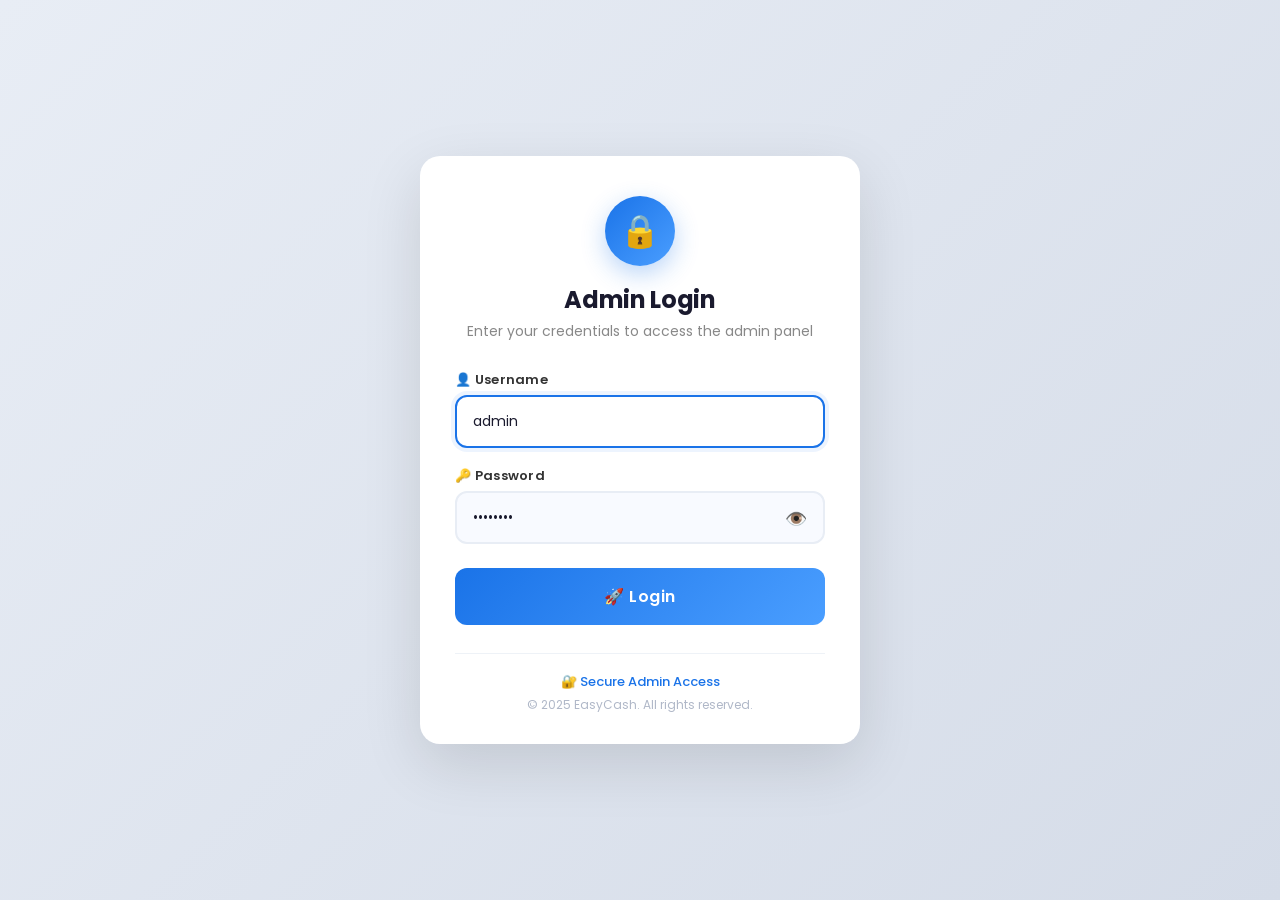
==== login.html @ 5ab1f4cc "added login screen" ====
<!DOCTYPE html>
<html lang="en">
<head>
    <meta charset="UTF-8">
    <meta name="viewport" content="width=device-width, initial-scale=1.0, maximum-scale=1.0, user-scalable=no">
    <title>Admin Login</title>
    <link rel="preconnect" href="https://fonts.googleapis.com">
    <link rel="preconnect" href="https://fonts.gstatic.com" crossorigin>
    <link href="https://fonts.googleapis.com/css2?family=Poppins:wght@300;400;500;600;700&display=swap" rel="stylesheet">
    <link rel="stylesheet" href="login.css">
</head>
<body>

    <div class="login-container">
        <!-- Icon -->
        <div class="login-icon">
            <div class="icon-circle">🔒</div>
        </div>

        <!-- Header -->
        <div class="login-header">
            <h2>Admin Login</h2>
            <p>Enter your credentials to access the admin panel</p>
        </div>

        <!-- Form -->
        <form id="loginForm" onsubmit="return false;">
            <!-- Username -->
            <div class="form-group">
                <label>👤 Username</label>
                <input type="text" id="adminUsername" placeholder="Enter username" value="admin" autofocus>
            </div>

            <!-- Password -->
            <div class="form-group">
                <label>🔑 Password</label>
                <div class="password-wrapper">
                    <input type="password" id="adminPassword" placeholder="Enter password" value="admin123">
                    <button type="button" class="toggle-password" id="togglePassword" aria-label="Toggle password visibility">
                        👁️
                    </button>
                </div>
            </div>

            <!-- Login Button -->
            <button type="button" class="btn-login" id="loginBtn">🚀 Login</button>

            <!-- Error Message -->
            <div id="errorMsg" class="error-msg">❌ Invalid username or password! Please try again.</div>
        </form>

        <!-- Footer -->
        <div class="login-footer">
            <div class="secure-text">🔐 <span>Secure Admin Access</span></div>
            <div class="copyright">© 2025 EasyCash. All rights reserved.</div>
        </div>
    </div>

    <script src="login.js"></script>
</body>
</html>
---- login.css ----
/* ===========================
   Admin Login - Styles
   =========================== */

* {
    margin: 0;
    padding: 0;
    box-sizing: border-box;
    font-family: 'Poppins', sans-serif;
}

body {
    background: linear-gradient(135deg, #e8edf5 0%, #d5dce8 100%);
    min-height: 100vh;
    display: flex;
    justify-content: center;
    align-items: center;
    padding: 20px;
}

/* ===========================
   Login Container
   =========================== */
.login-container {
    background: #ffffff;
    max-width: 440px;
    width: 100%;
    padding: 40px 35px 30px;
    border-radius: 20px;
    box-shadow: 0 20px 60px rgba(0, 0, 0, 0.12);
    position: relative;
}

/* ===========================
   Icon
   =========================== */
.login-icon {
    text-align: center;
    margin-bottom: 16px;
}

.login-icon .icon-circle {
    width: 70px;
    height: 70px;
    background: linear-gradient(135deg, #1a73e8, #4a9eff);
    border-radius: 50%;
    display: inline-flex;
    align-items: center;
    justify-content: center;
    font-size: 32px;
    color: #fff;
    box-shadow: 0 8px 25px rgba(26, 115, 232, 0.3);
}

/* ===========================
   Header
   =========================== */
.login-header {
    text-align: center;
    margin-bottom: 28px;
}

.login-header h2 {
    font-size: 24px;
    font-weight: 700;
    color: #1a1a2e;
    letter-spacing: -0.3px;
}

.login-header p {
    font-size: 14px;
    color: #888;
    margin-top: 4px;
    font-weight: 400;
}

/* ===========================
   Form
   =========================== */
.form-group {
    margin-bottom: 18px;
}

.form-group label {
    display: block;
    font-size: 13px;
    font-weight: 600;
    color: #333;
    margin-bottom: 5px;
    letter-spacing: 0.3px;
}

.form-group input {
    width: 100%;
    padding: 14px 16px;
    border: 2px solid #e8edf5;
    border-radius: 12px;
    font-size: 14px;
    outline: none;
    transition: all 0.3s ease;
    background: #f8faff;
    color: #1a1a2e;
}

.form-group input::placeholder {
    color: #b0b8c8;
}

.form-group input:focus {
    border-color: #1a73e8;
    background: #ffffff;
    box-shadow: 0 0 0 4px rgba(26, 115, 232, 0.08);
}

.form-group input.error {
    border-color: #dc3545;
    background: #fff5f5;
    box-shadow: 0 0 0 4px rgba(220, 53, 69, 0.08);
}

/* ===========================
   Password Toggle
   =========================== */
.password-wrapper {
    position: relative;
}

.password-wrapper input {
    padding-right: 48px;
}

.toggle-password {
    position: absolute;
    right: 14px;
    top: 50%;
    transform: translateY(-50%);
    background: none;
    border: none;
    font-size: 18px;
    cursor: pointer;
    color: #b0b8c8;
    padding: 4px;
    transition: color 0.3s;
}

.toggle-password:hover {
    color: #1a73e8;
}

/* ===========================
   Login Button
   =========================== */
.btn-login {
    width: 100%;
    padding: 16px;
    background: linear-gradient(135deg, #1a73e8, #4a9eff);
    color: #fff;
    border: none;
    border-radius: 12px;
    font-size: 16px;
    font-weight: 600;
    cursor: pointer;
    transition: all 0.3s ease;
    margin-top: 6px;
    letter-spacing: 0.5px;
    position: relative;
    overflow: hidden;
}

.btn-login:hover {
    transform: translateY(-2px);
    box-shadow: 0 8px 30px rgba(26, 115, 232, 0.35);
}

.btn-login:active {
    transform: scale(0.98);
    box-shadow: none;
}

.btn-login:disabled {
    opacity: 0.7;
    cursor: not-allowed;
    transform: none !important;
}

/* ===========================
   Loading Spinner
   =========================== */
.loading-spinner {
    display: inline-block;
    width: 20px;
    height: 20px;
    border: 3px solid rgba(255, 255, 255, 0.3);
    border-radius: 50%;
    border-top-color: #fff;
    animation: spin 0.8s ease-in-out infinite;
    vertical-align: middle;
    margin-right: 10px;
}

@keyframes spin {
    to {
        transform: rotate(360deg);
    }
}

/* ===========================
   Error Message
   =========================== */
.error-msg {
    color: #dc3545;
    font-size: 13px;
    text-align: center;
    margin-top: 12px;
    display: none;
    background: #fff5f5;
    padding: 10px 14px;
    border-radius: 10px;
    border: 1px solid #fcc;
}

.error-msg.show {
    display: block;
}

/* ===========================
   Footer
   =========================== */
.login-footer {
    text-align: center;
    margin-top: 28px;
    padding-top: 18px;
    border-top: 1px solid #eef2f7;
}

.login-footer .secure-text {
    font-size: 13px;
    color: #888;
    font-weight: 500;
}

.login-footer .secure-text span {
    color: #1a73e8;
}

.login-footer .copyright {
    font-size: 12px;
    color: #b0b8c8;
    margin-top: 4px;
}

/* ===========================
   Responsive
   =========================== */
@media (max-width: 480px) {
    .login-container {
        padding: 30px 20px 25px;
        border-radius: 16px;
    }

    .login-header h2 {
        font-size: 20px;
    }

    .login-icon .icon-circle {
        width: 60px;
        height: 60px;
        font-size: 26px;
    }

    .form-group input {
        padding: 12px 14px;
        font-size: 13px;
    }

    .btn-login {
        padding: 14px;
        font-size: 15px;
    }
}

@media (max-width: 360px) {
    .login-container {
        padding: 24px 16px 20px;
    }
}
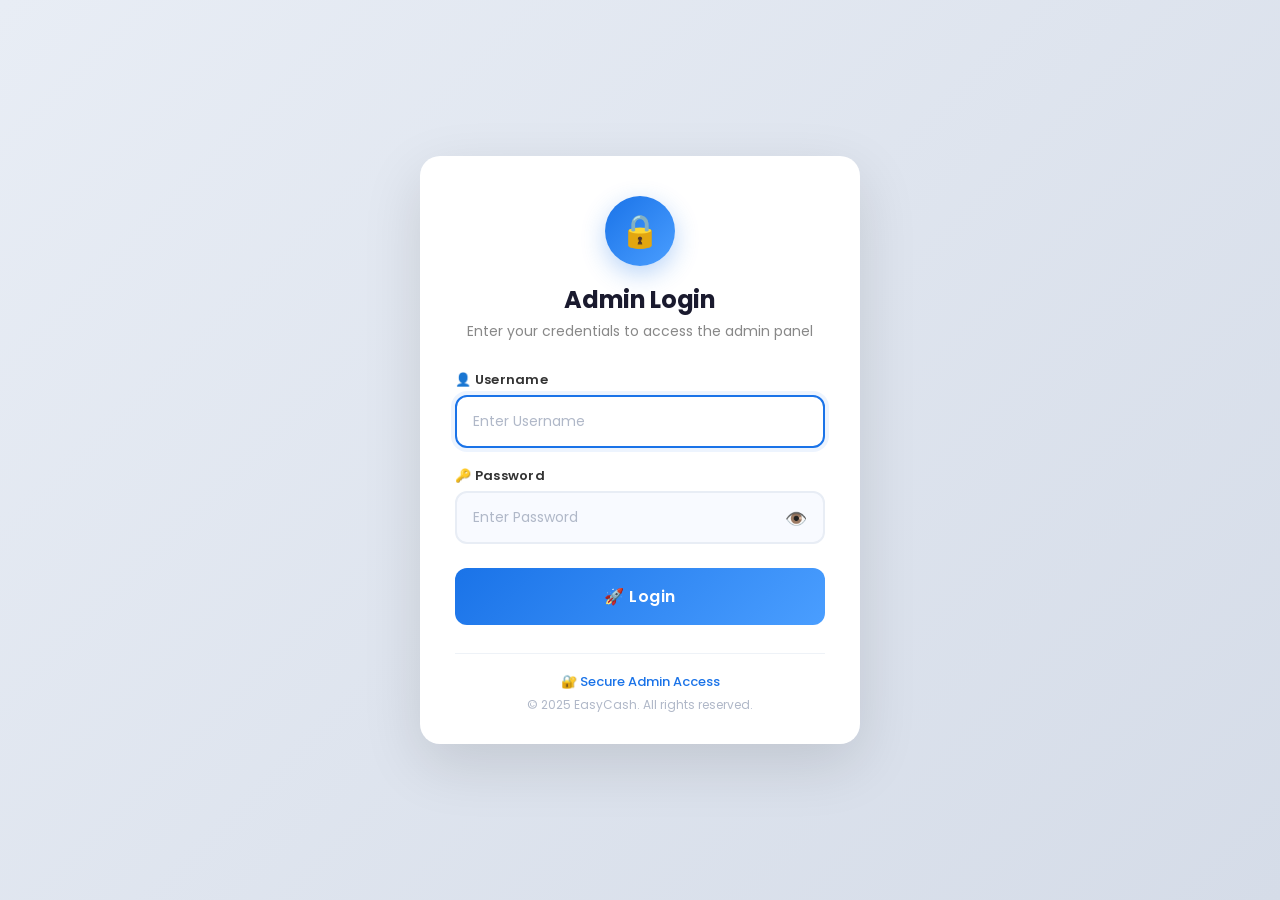
==== commit b4a928da: "change login" ====
--- a/login.html
+++ b/login.html
@@ -2,60 +2,108 @@
 <html lang="en">
 <head>
     <meta charset="UTF-8">
-    <meta name="viewport" content="width=device-width, initial-scale=1.0, maximum-scale=1.0, user-scalable=no">
+    <meta name="viewport"
+          content="width=device-width, initial-scale=1.0, maximum-scale=1.0, user-scalable=no">
+
     <title>Admin Login</title>
+
     <link rel="preconnect" href="https://fonts.googleapis.com">
     <link rel="preconnect" href="https://fonts.gstatic.com" crossorigin>
+
     <link href="https://fonts.googleapis.com/css2?family=Poppins:wght@300;400;500;600;700&display=swap" rel="stylesheet">
+
     <link rel="stylesheet" href="login.css">
 </head>
+
 <body>
 
-    <div class="login-container">
-        <!-- Icon -->
-        <div class="login-icon">
-            <div class="icon-circle">🔒</div>
+<div class="login-container">
+
+    <!-- Login Icon -->
+    <div class="login-icon">
+        <div class="icon-circle">🔒</div>
+    </div>
+
+    <!-- Header -->
+    <div class="login-header">
+        <h2>Admin Login</h2>
+        <p>Enter your credentials to access the admin panel</p>
+    </div>
+
+    <!-- Login Form -->
+    <form id="loginForm" onsubmit="return false;">
+
+        <!-- Username -->
+        <div class="form-group">
+            <label for="adminUsername">👤 Username</label>
+
+            <input
+                type="text"
+                id="adminUsername"
+                placeholder="Enter Username"
+                autocomplete="username"
+                spellcheck="false"
+                autofocus>
         </div>
 
-        <!-- Header -->
-        <div class="login-header">
-            <h2>Admin Login</h2>
-            <p>Enter your credentials to access the admin panel</p>
+        <!-- Password -->
+        <div class="form-group">
+
+            <label for="adminPassword">🔑 Password</label>
+
+            <div class="password-wrapper">
+
+                <input
+                    type="password"
+                    id="adminPassword"
+                    placeholder="Enter Password"
+                    autocomplete="current-password">
+
+                <button
+                    type="button"
+                    class="toggle-password"
+                    id="togglePassword"
+                    aria-label="Show Password">
+
+                    👁️
+
+                </button>
+
+            </div>
+
         </div>
 
-        <!-- Form -->
-        <form id="loginForm" onsubmit="return false;">
-            <!-- Username -->
-            <div class="form-group">
-                <label>👤 Username</label>
-                <input type="text" id="adminUsername" placeholder="Enter username" value="admin" autofocus>
-            </div>
+        <!-- Login Button -->
+        <button
+            type="button"
+            class="btn-login"
+            id="loginBtn">
 
-            <!-- Password -->
-            <div class="form-group">
-                <label>🔑 Password</label>
-                <div class="password-wrapper">
-                    <input type="password" id="adminPassword" placeholder="Enter password" value="admin123">
-                    <button type="button" class="toggle-password" id="togglePassword" aria-label="Toggle password visibility">
-                        👁️
-                    </button>
-                </div>
-            </div>
+            🚀 Login
 
-            <!-- Login Button -->
-            <button type="button" class="btn-login" id="loginBtn">🚀 Login</button>
+        </button>
 
-            <!-- Error Message -->
-            <div id="errorMsg" class="error-msg">❌ Invalid username or password! Please try again.</div>
-        </form>
+        <!-- Error -->
+        <div id="errorMsg" class="error-msg"></div>
 
-        <!-- Footer -->
-        <div class="login-footer">
-            <div class="secure-text">🔐 <span>Secure Admin Access</span></div>
-            <div class="copyright">© 2025 EasyCash. All rights reserved.</div>
+    </form>
+
+    <!-- Footer -->
+    <div class="login-footer">
+
+        <div class="secure-text">
+            🔐 <span>Secure Admin Access</span>
         </div>
+
+        <div class="copyright">
+            © 2025 EasyCash. All rights reserved.
+        </div>
+
     </div>
 
-    <script src="login.js"></script>
+</div>
+
+<script src="login.js"></script>
+
 </body>
 </html>
